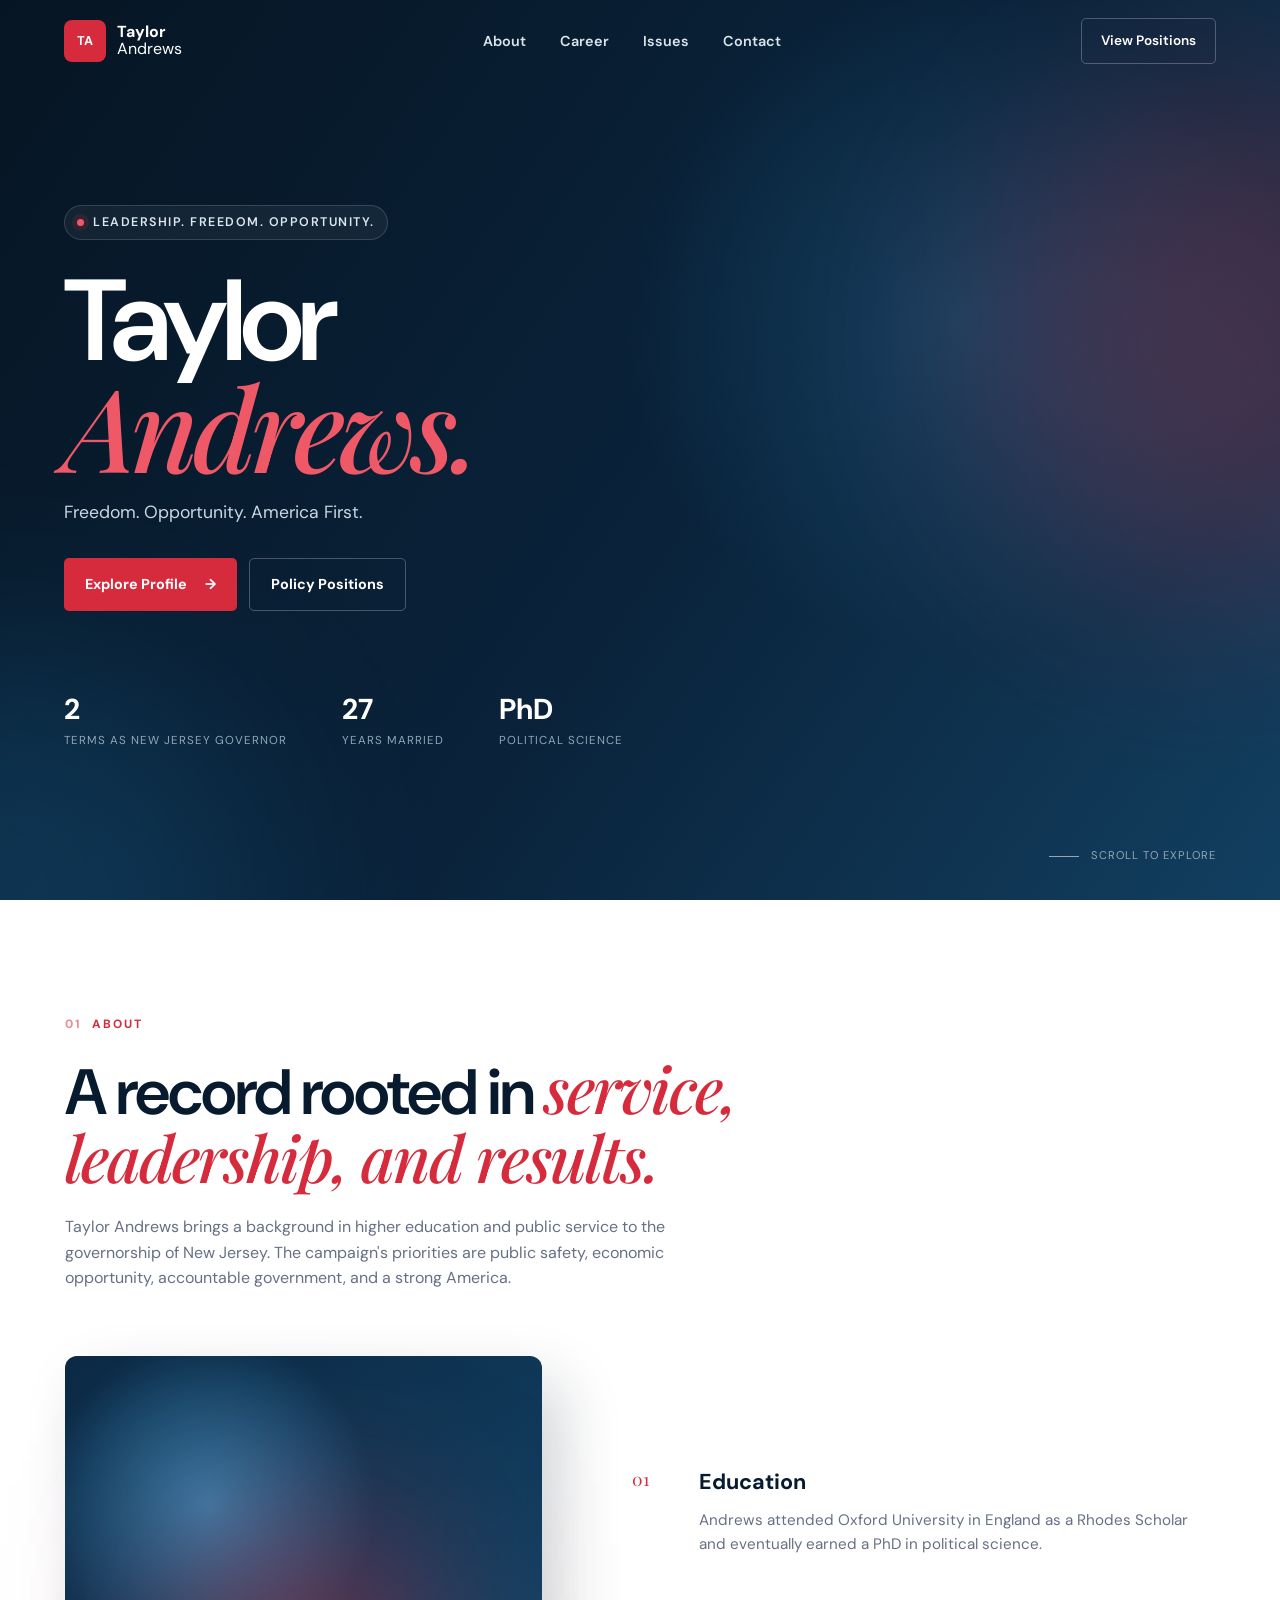
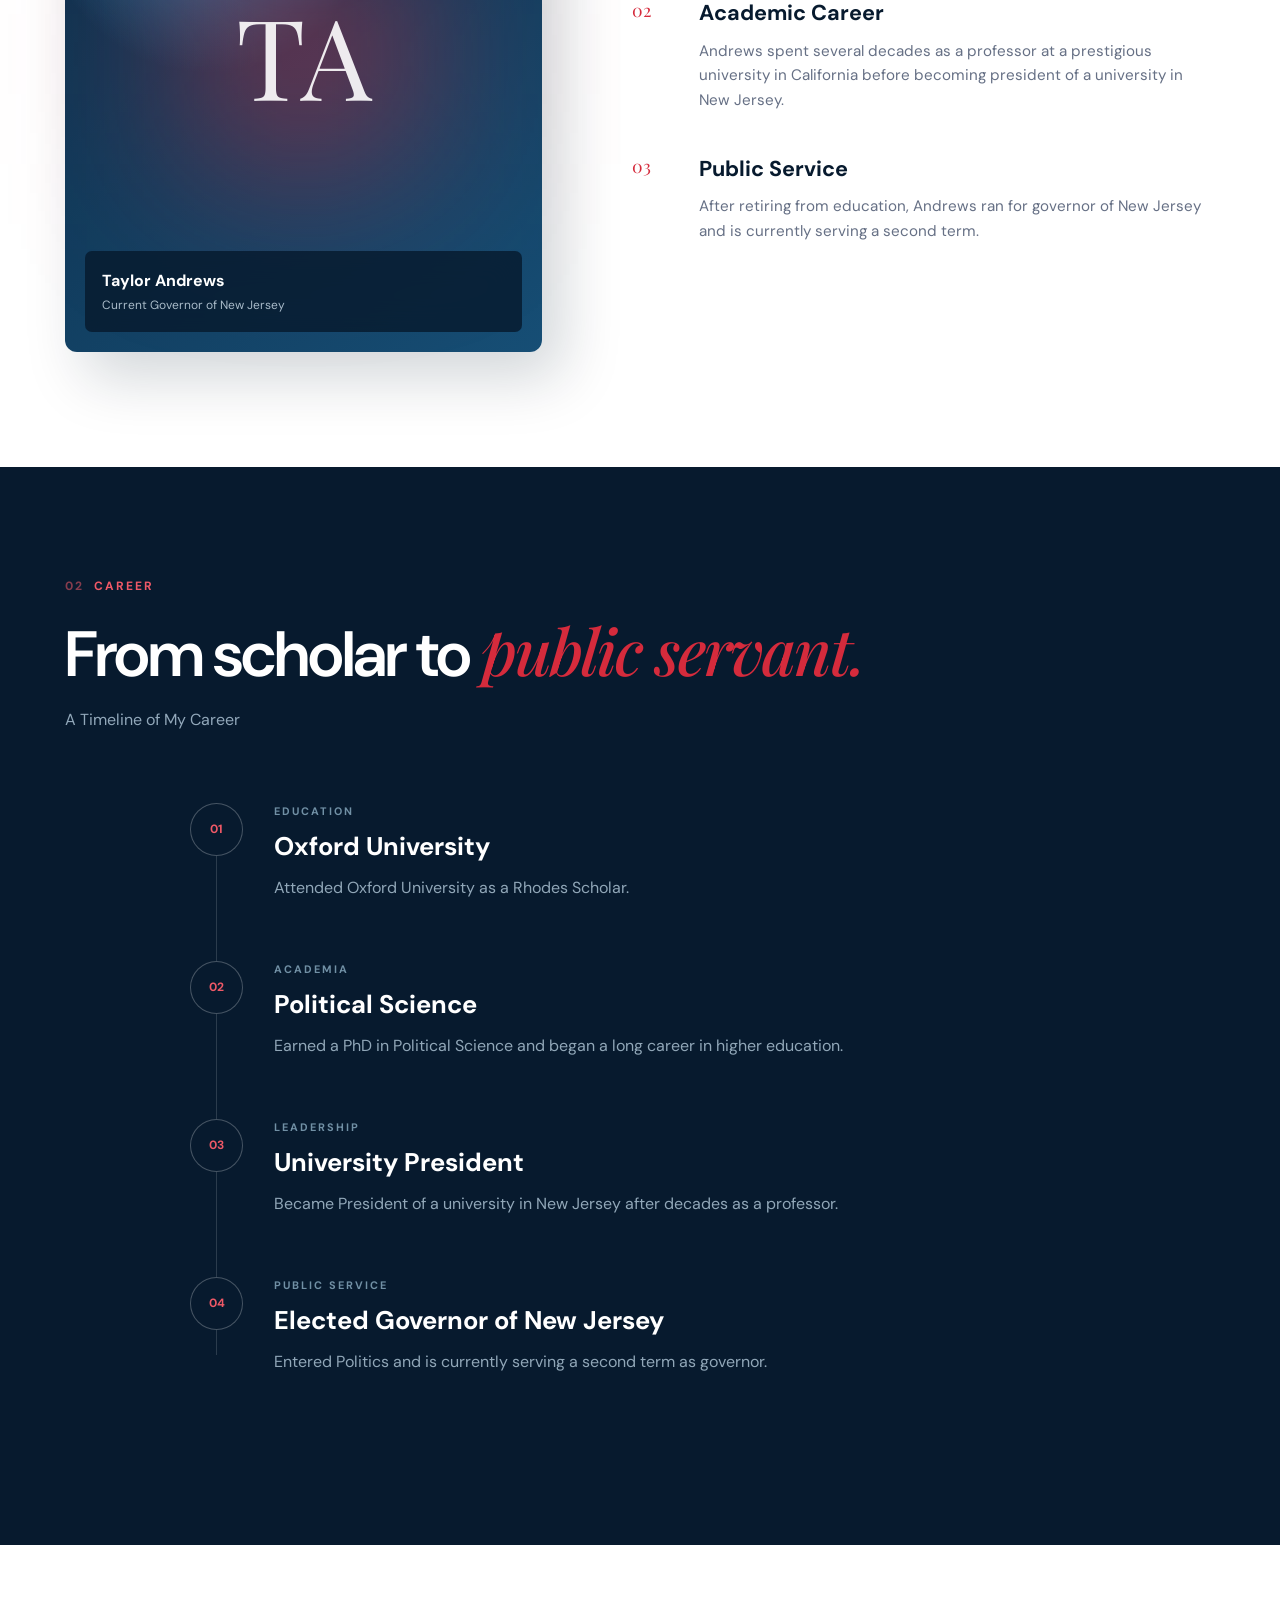
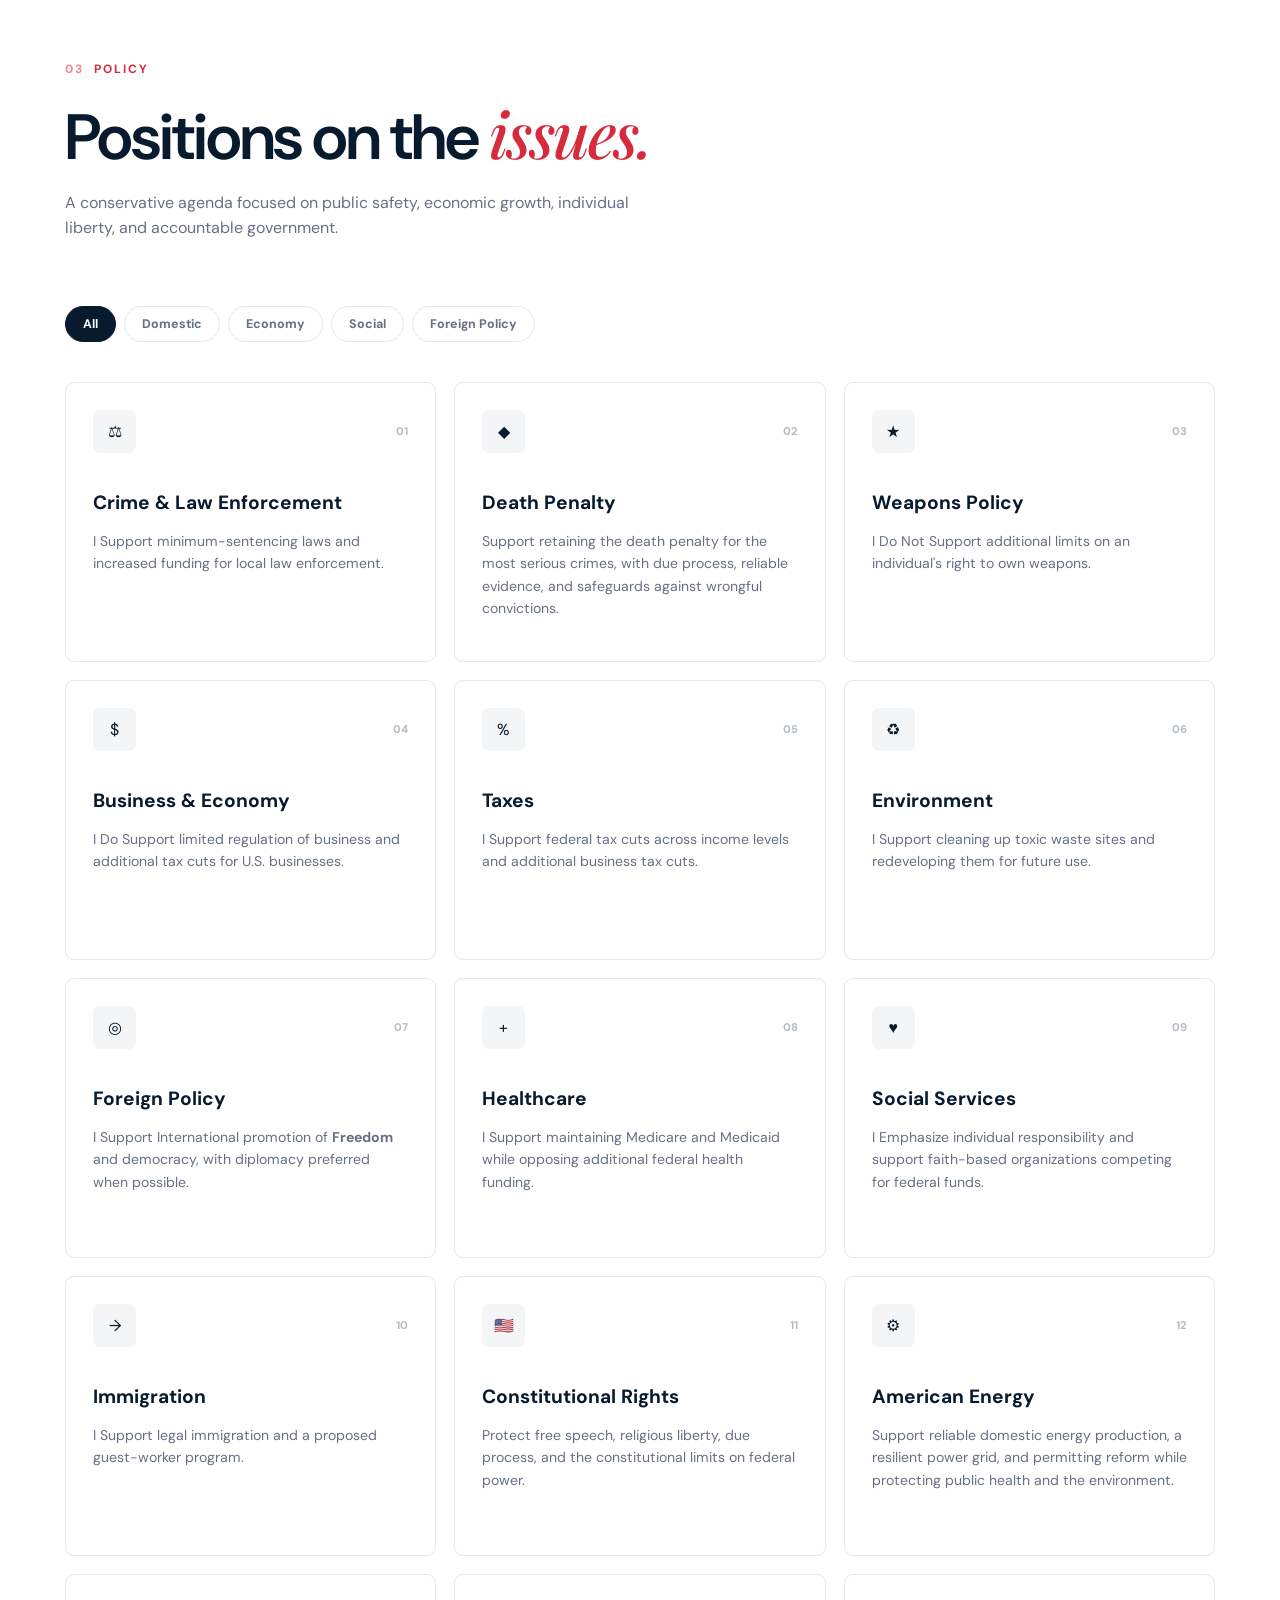
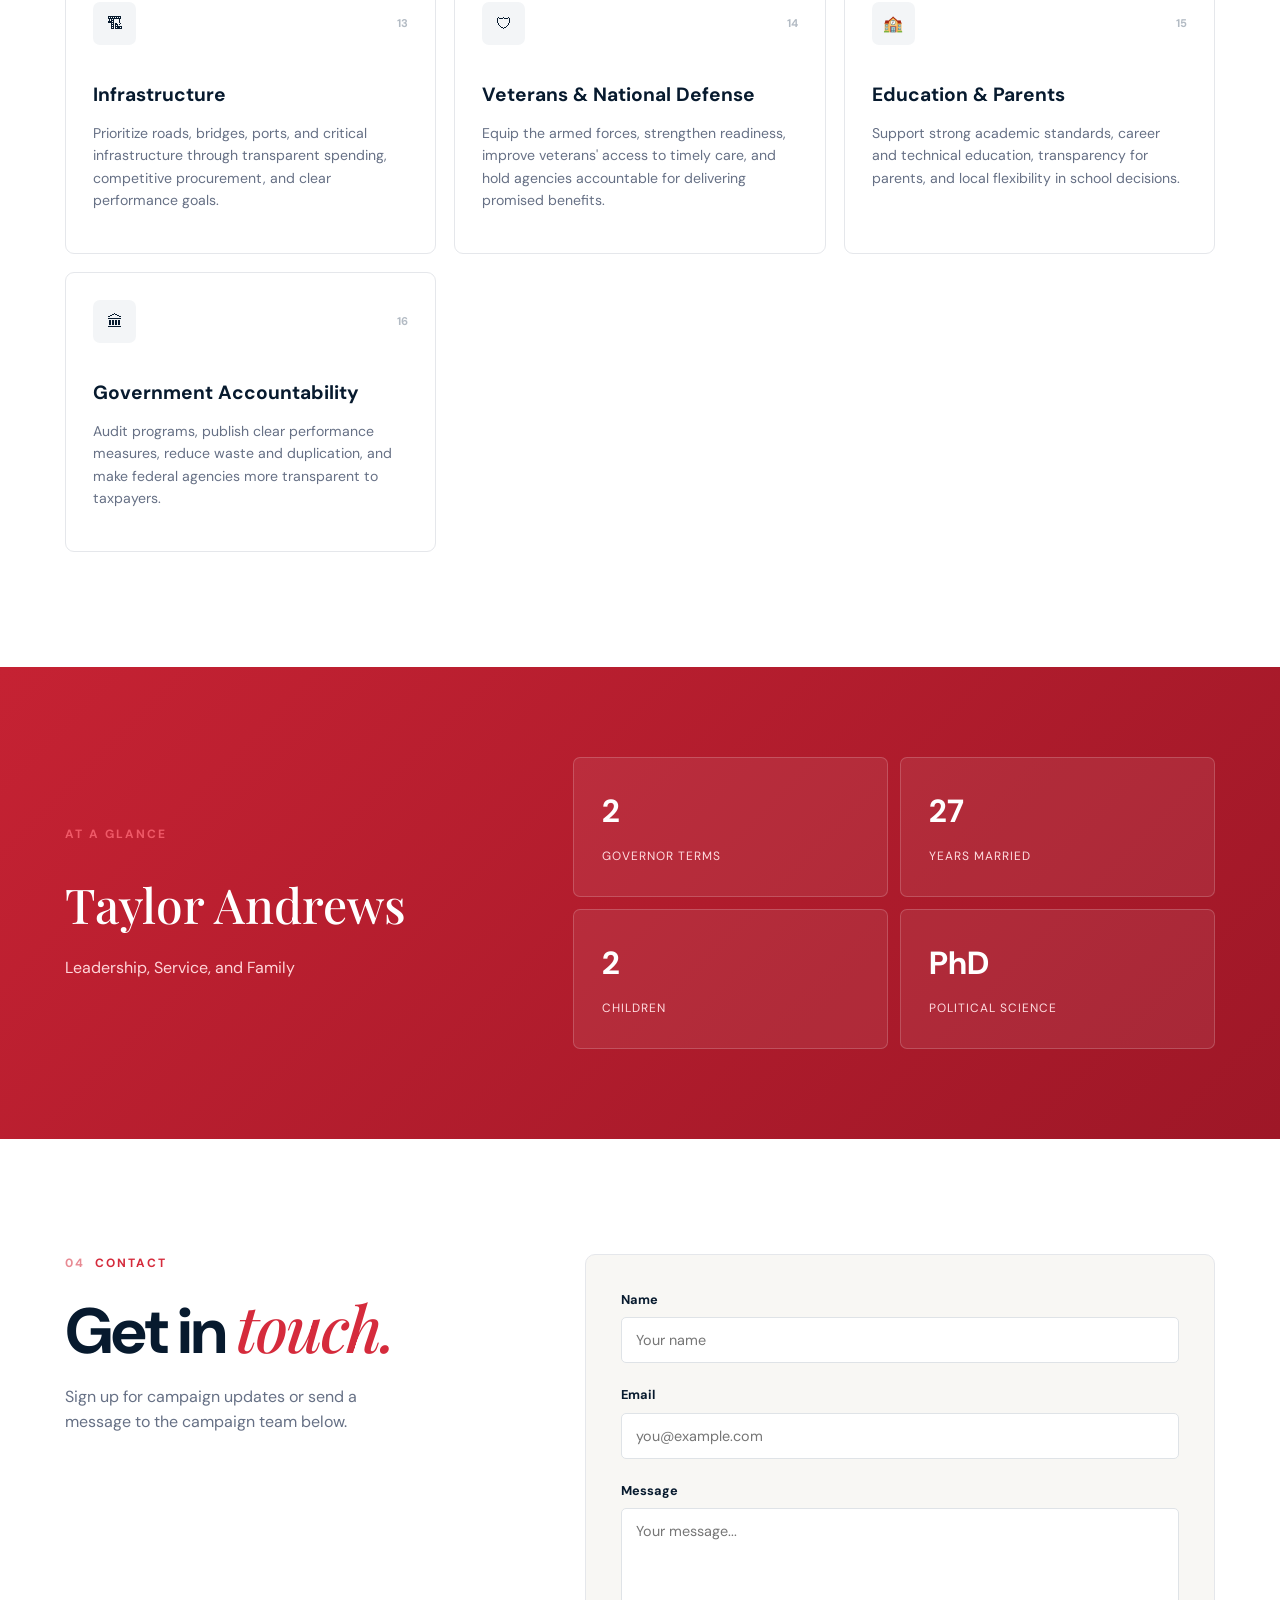
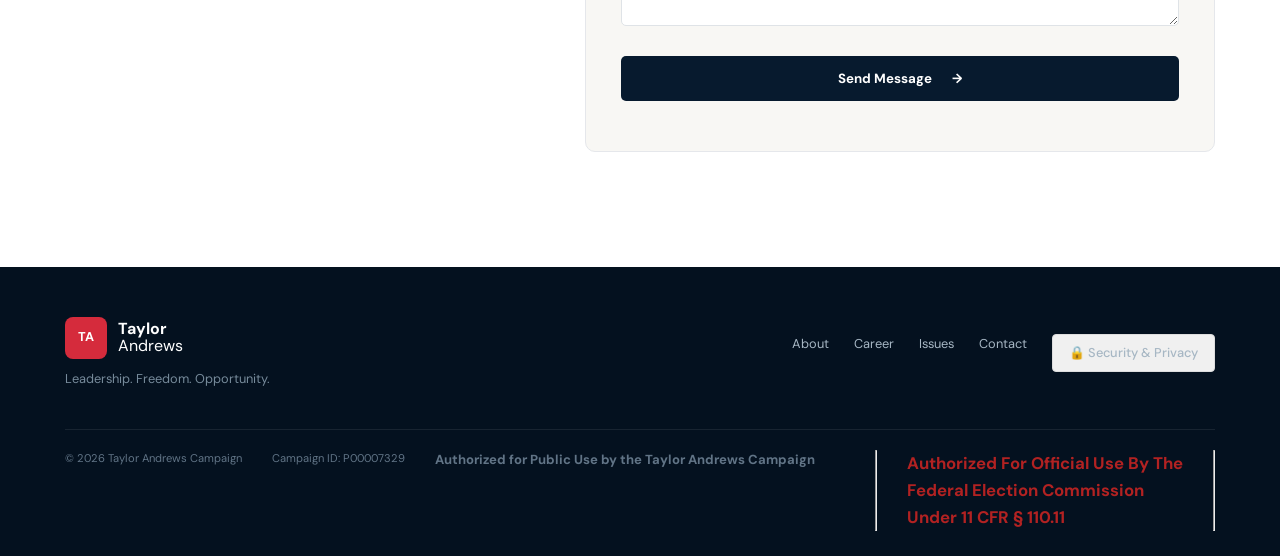
==== taylorAndrews.html @ 2d3831cf "Add initial HTML structure for campaign website This file contains the complete HTML structure for t" ====
<!DOCTYPE html>
<html lang="en">
<head>
    <meta charset="UTF-8">
    <meta name="viewport" content="width=device-width, initial-scale=1.0">

    <title>Taylor Andrews| Leadership. Freedom. Opportunity.</title>

    <link rel="stylesheet" href="style.css">
    <link rel="stylesheet" href="responsive.css">
</head>

<body>

    <!-- NAVIGATION -->
    <header class="header">
        <nav class="navbar">

            <a href="#home" class="brand">
                <span class="brand-mark">TA</span>

                <span>
                    <strong>Taylor</strong>
                    Andrews
                </span>
            </a>

            <button
                class="menu-toggle"
                id="menuToggle"
                aria-label="Toggle navigation"
            >
                <span></span>
                <span></span>
            </button>

            <ul class="nav-links" id="navLinks">
                <li><a href="#about">About</a></li>
                <li><a href="#career">Career</a></li>
                <li><a href="#issues">Issues</a></li>
                <li><a href="#contact">Contact</a></li>
              
            </ul>

            <a href="#issues" class="nav-button">
                View Positions
            </a>

        </nav>
    </header>


    <!-- HERO -->
    <main>

        <section class="hero" id="home">

            <div class="hero-background">
                <div class="glow glow-one"></div>
                <div class="glow glow-two"></div>
            </div>

            <div class="hero-content">

                <div class="status">
                    <span class="status-dot"></span>
                    Leadership. Freedom. Opportunity.
                </div>

                <h1>
                    Taylor
                    <span>Andrews.</span>
                </h1>

                <p class="hero-text">
                  Freedom. Opportunity. America First.
                </p>

                <div class="hero-actions">

                    <a href="#about" class="button primary">
                        Explore Profile
                        <span>→</span>
                    </a>

                    <a href="#issues" class="button secondary">
                        Policy Positions
                    </a>

                </div>

                <div class="hero-meta">

                    <div>
                        <strong>2</strong>
                        <span>Terms as New Jersey Governor</span>
                    </div>

                    <div>
                        <strong>27</strong>
                        <span>Years Married </span>
                    </div>

                    <div>
                        <strong>PhD</strong>
                        <span>Political Science</span>
                    </div>

                </div>

            </div>

            <div class="scroll-indicator">
                <span></span>
                Scroll to explore
            </div>

        </section>


        <!-- ABOUT -->
        <section class="section about" id="about">

            <div class="section-label">
                <span>01</span>
                ABOUT
            </div>

            <div class="section-heading">
                <h2>
                    A record rooted in
                    <em>service, leadership, and results.</em>
                </h2>

                <p>
                    Taylor Andrews brings a background in higher education and public service to the governorship of New Jersey. The campaign's priorities are public safety, economic opportunity, accountable government, and a strong America.
                </p>
            </div>

            <div class="about-layout">

                <div class="portrait-card">

                    <div class="portrait-gradient">
                        <span>TA</span>
                    </div>

                    <div class="portrait-info">
                        <strong>Taylor Andrews</strong>
                        <span> Current Governor of New Jersey</span>
                    </div>

                </div>


                <div class="about-copy">

                    <div class="copy-block">

                        <span class="copy-number">01</span>

                        <div>
                            <h3>Education</h3>

                            <p>
                                Andrews attended Oxford University in England
                                as a Rhodes Scholar and eventually earned a
                                PhD in political science.
                            </p>
                        </div>

                    </div>


                    <div class="copy-block">

                        <span class="copy-number">02</span>

                        <div>
                            <h3>Academic Career</h3>

                            <p>
                                Andrews spent several decades as a professor
                                at a prestigious university in California
                                before becoming president of a university
                                in New Jersey.
                            </p>
                        </div>

                    </div>


                    <div class="copy-block">

                        <span class="copy-number">03</span>

                        <div>
                            <h3>Public Service</h3>

                            <p>
                                After retiring from education, Andrews ran
                                for governor of New Jersey and is currently
                                serving a second term.
                            </p>
                        </div>

                    </div>

                </div>

            </div>

        </section>


        <!-- CAREER -->
        <section class="career-section" id="career">

            <div class="section career">

                <div class="section-label light-label">
                    <span>02</span>
                    CAREER
                </div>

                <div class="section-heading light-heading">

                    <h2>
                        From scholar to
                        <em>public servant.</em>
                    </h2>

                    <p>
                        A Timeline of My Career
                    </p>

                </div>


                <div class="timeline">

                    <div class="timeline-line"></div>


                    <div class="timeline-item">

                        <div class="timeline-dot">01</div>

                        <div class="timeline-content">
                            <span>EDUCATION</span>

                            <h3>Oxford University</h3>

                            <p>
                                Attended Oxford University as a Rhodes Scholar.
                            </p>
                        </div>

                    </div>


                    <div class="timeline-item">

                        <div class="timeline-dot">02</div>

                        <div class="timeline-content">
                            <span>ACADEMIA</span>

                            <h3>Political Science</h3>

                            <p>
                                Earned a PhD in Political Science and began
                                a long career in higher education.
                            </p>
                        </div>

                    </div>


                    <div class="timeline-item">

                        <div class="timeline-dot">03</div>

                        <div class="timeline-content">
                            <span>LEADERSHIP</span>

                            <h3>University President</h3>

                            <p>
                                Became President of a university in New Jersey
                                after decades as a professor.
                            </p>
                        </div>

                    </div>


                    <div class="timeline-item">

                        <div class="timeline-dot">04</div>

                        <div class="timeline-content">
                            <span>PUBLIC SERVICE</span>

                            <h3>Elected Governor of New Jersey</h3>

                            <p>
                                Entered Politics and is currently
                                serving a second term as governor.
                            </p>
                        </div>

                    </div>

                </div>

            </div>

        </section>


        <!-- ISSUES -->
        <section class="section issues" id="issues">

            <div class="section-label">
                <span>03</span>
                POLICY
            </div>

            <div class="section-heading">

                <h2>
                    Positions on the
                    <em>issues.</em>
                </h2>

                <p>
                    A conservative agenda focused on public safety, economic growth, individual liberty, and accountable government.
                </p>

            </div>


            <!-- FILTER -->
            <div class="filter-bar">

                <button
                    class="filter active"
                    data-filter="all"
                >
                    All
                </button>

                <button
                    class="filter"
                    data-filter="domestic"
                >
                    Domestic
                </button>

                <button
                    class="filter"
                    data-filter="economy"
                >
                    Economy
                </button>

                <button
                    class="filter"
                    data-filter="social"
                >
                    Social
                </button>

                <button
                    class="filter"
                    data-filter="foreign"
                >
                    Foreign Policy
                </button>

            </div>


            <div class="issues-grid">

                <article class="issue-card" data-category="domestic">

                    <div class="card-top">
                        <span class="card-icon">⚖</span>
                        <span class="card-number">01</span>
                    </div>

                    <h3>Crime & Law Enforcement</h3>

                    <p>
                        I Support minimum-sentencing laws and increased
                        funding for local law enforcement.
                    </p>

                    <span class="card-arrow">↗</span>

                </article>


                <article class="issue-card" data-category="domestic">

                    <div class="card-top">
                        <span class="card-icon">◆</span>
                        <span class="card-number">02</span>
                    </div>

                    <h3>Death Penalty</h3>

                    <p>
                        Support retaining the death penalty for the most serious crimes, with due process, reliable evidence, and safeguards against wrongful convictions.
                    </p>

                    <span class="card-arrow">↗</span>

                </article>


                <article class="issue-card" data-category="domestic">

                    <div class="card-top">
                        <span class="card-icon">★</span>
                        <span class="card-number">03</span>
                    </div>

                    <h3>Weapons Policy</h3>

                    <p>
                     I Do Not Support additional limits on an individual's
                        right to own weapons.
                    </p>

                    <span class="card-arrow">↗</span>

                </article>


                <article class="issue-card" data-category="economy">

                    <div class="card-top">
                        <span class="card-icon">$</span>
                        <span class="card-number">04</span>
                    </div>

                    <h3>Business & Economy</h3>

                    <p>
                       I Do Support limited regulation of business and
                        additional tax cuts for U.S. businesses.
                    </p>

                    <span class="card-arrow">↗</span>

                </article>


                <article class="issue-card" data-category="economy">

                    <div class="card-top">
                        <span class="card-icon">%</span>
                        <span class="card-number">05</span>
                    </div>

                    <h3>Taxes</h3>

                    <p>
                        I Support federal tax cuts across income levels
                        and additional business tax cuts.
                    </p>

                    <span class="card-arrow">↗</span>

                </article>


                <article class="issue-card" data-category="economy">

                    <div class="card-top">
                        <span class="card-icon">♻</span>
                        <span class="card-number">06</span>
                    </div>

                    <h3>Environment</h3>

                    <p>
                       I Support cleaning up toxic waste sites and
                        redeveloping them for future use.
                    </p>

                    <span class="card-arrow">↗</span>

                </article>


                <article class="issue-card" data-category="foreign">

                    <div class="card-top">
                        <span class="card-icon">◎</span>
                        <span class="card-number">07</span>
                    </div>

                    <h3>Foreign Policy</h3>

                    <p>
                        I Support International promotion of <strong>Freedom</strong> and
                        democracy, with diplomacy preferred when possible.
                    </p>

                    <span class="card-arrow">↗</span>

                </article>


                <article class="issue-card" data-category="social">

                    <div class="card-top">
                        <span class="card-icon">+</span>
                        <span class="card-number">08</span>
                    </div>

                    <h3>Healthcare</h3>

                    <p>
                       I Support maintaining Medicare and Medicaid while
                        opposing additional federal health funding.
                    </p>

                    <span class="card-arrow">↗</span>

                </article>


                <article class="issue-card" data-category="social">

                    <div class="card-top">
                        <span class="card-icon">♥</span>
                        <span class="card-number">09</span>
                    </div>

                    <h3>Social Services</h3>

                    <p>
                       I Emphasize individual responsibility and support
                        faith-based organizations competing for federal funds.
                    </p>

                    <span class="card-arrow">↗</span>

                </article>


                <article class="issue-card" data-category="social">

                    <div class="card-top">
                        <span class="card-icon">→</span>
                        <span class="card-number">10</span>
                    </div>

                    <h3>Immigration</h3>

                    <p>
                       I Support legal immigration and a proposed
                        guest-worker program.
                    </p>

                    <span class="card-arrow">↗</span>

                </article>

                <article class="issue-card" data-category="domestic">
                    <div class="card-top">
                        <span class="card-icon">🇺🇸</span>
                        <span class="card-number">11</span>
                    </div>
                    <h3>Constitutional Rights</h3>
                    <p>Protect free speech, religious liberty, due process, and the constitutional limits on federal power.</p>
                    <span class="card-arrow">↗</span>
                </article>

                <article class="issue-card" data-category="economy">
                    <div class="card-top">
                        <span class="card-icon">⚙</span>
                        <span class="card-number">12</span>
                    </div>
                    <h3>American Energy</h3>
                    <p>Support reliable domestic energy production, a resilient power grid, and permitting reform while protecting public health and the environment.</p>
                    <span class="card-arrow">↗</span>
                </article>

                <article class="issue-card" data-category="economy">
                    <div class="card-top">
                        <span class="card-icon">🏗</span>
                        <span class="card-number">13</span>
                    </div>
                    <h3>Infrastructure</h3>
                    <p>Prioritize roads, bridges, ports, and critical infrastructure through transparent spending, competitive procurement, and clear performance goals.</p>
                    <span class="card-arrow">↗</span>
                </article>

                <article class="issue-card" data-category="domestic">
                    <div class="card-top">
                        <span class="card-icon">🛡</span>
                        <span class="card-number">14</span>
                    </div>
                    <h3>Veterans & National Defense</h3>
                    <p>Equip the armed forces, strengthen readiness, improve veterans' access to timely care, and hold agencies accountable for delivering promised benefits.</p>
                    <span class="card-arrow">↗</span>
                </article>

                <article class="issue-card" data-category="social">
                    <div class="card-top">
                        <span class="card-icon">🏫</span>
                        <span class="card-number">15</span>
                    </div>
                    <h3>Education & Parents</h3>
                    <p>Support strong academic standards, career and technical education, transparency for parents, and local flexibility in school decisions.</p>
                    <span class="card-arrow">↗</span>
                </article>

                <article class="issue-card" data-category="economy">
                    <div class="card-top">
                        <span class="card-icon">🏛</span>
                        <span class="card-number">16</span>
                    </div>
                    <h3>Government Accountability</h3>
                    <p>Audit programs, publish clear performance measures, reduce waste and duplication, and make federal agencies more transparent to taxpayers.</p>
                    <span class="card-arrow">↗</span>
                </article>

            </div>

        </section>


        <!-- STATS -->
        <section class="stats-section">

            <div class="stats-content">

                <div class="stats-intro">

                    <span class="section-label light-label">
                        AT A GLANCE
                    </span>

                    <h2>
                        Taylor Andrews
                    </h2>

                    <p>
                       Leadership, Service, and Family
                    </p>

                </div>


                <div class="stats-grid">

                    <div class="stat">
                        <strong>2</strong>
                        <span>Governor Terms</span>
                    </div>

                    <div class="stat">
                        <strong>27</strong>
                        <span>Years Married</span>
                    </div>

                    <div class="stat">
                        <strong>2</strong>
                        <span>Children</span>
                    </div>

                    <div class="stat">
                        <strong>PhD</strong>
                        <span>Political Science</span>
                    </div>

                </div>

            </div>

        </section>


        <!-- CONTACT -->
        <section class="section contact" id="contact">

            <div class="contact-layout">

                <div class="contact-intro">

                    <div class="section-label">
                        <span>04</span>
                        CONTACT
                    </div>

                    <h2>
                        Get in
                        <em>touch.</em>
                    </h2>

                    <p>
                        Sign up for campaign updates or send a message to the campaign team below.
                    </p>

                </div>


                <form id="contactForm" class="contact-form">

                    <div class="input-group">

                        <label for="name">Name</label>

                        <input
                            id="name"
                            type="text"
                            placeholder="Your name"
                            required
                        >

                    </div>


                    <div class="input-group">

                        <label for="email">Email</label>

                        <input
                            id="email"
                            type="email"
                            placeholder="you@example.com"
                            required
                        >

                    </div>


                    <div class="input-group">

                        <label for="message">Message</label>

                        <textarea
                            id="message"
                            rows="5"
                            placeholder="Your message..."
                            required
                        ></textarea>

                    </div>


                    <button type="submit" class="submit-button">
                        Send Message
                        <span>→</span>
                    </button>

                    <p id="formMessage"></p>

                </form>

            </div>

        </section>

    </main>


    <!-- FOOTER -->
    <footer>

        <div class="footer-main">

            <div class="footer-brand">

                <div class="brand">
                    <span class="brand-mark">TA</span>

                    <span>
                        <strong>Taylor</strong>
                        Andrews
                    </span>
                </div>

                <p>
                    Leadership. Freedom. Opportunity.
                </p>

            </div>


            <div class="footer-links">

                <a href="#about">About</a>
                <a href="#career">Career</a>
                <a href="#issues">Issues</a>
                <a href="#contact">Contact</a>
                <!-- Security Policy Button -->
<a href="security.html" class="security-btn" aria-label="View our Security and Privacy Policy">
  🔒 Security & Privacy
</a>

<style>
  /* Button Styling */
  .security-btn {
    display: inline-block;
    padding: 8px 16px;
    background-color: #f0f0f0; /* Light grey for subtlety */
    color: #333;
    text-decoration: none;
    border-radius: 4px;
    font-size: 14px;
    font-weight: 500;
    transition: all 0.2s ease;
    border: 1px solid #ddd;
  }

  .security-btn:hover {
    background-color: #e0e0e0;
    color: #000;
    box-shadow: 0 2px 4px rgba(0,0,0,0.1);
  }

  /* Dark Mode Support (Optional) */
  @media (prefers-color-scheme: dark) {
    .security-btn {
      background-color: #333;
      color: #eee;
      border-color: #555;
    }
    .security-btn:hover {
      background-color: #444;
      color: #fff;
    }
  }
</style>

            </div>

        </div>


        <div class="footer-bottom">

            <p>
                © <span id="currentYear"></span>
                Taylor Andrews Campaign
            </p>

            <p>
               Campaign ID: P00007329
            </p>
            <h3>
                <strong>Authorized for Public Use by the Taylor Andrews Campaign</strong>
            </h3>
            <br>
            <hr>
        <h2 class= "fec-color">
            <strong>Authorized For Official Use By The 
                <br>Federal Election Commission</strong>
          <br><strong>Under 11 CFR § 110.11</strong>
        </h2>
            <style>
                .fec-color {
                    color: firebrick;
                }
            </style>
        <hr>
        </div>
       
    <script src="2script.js"></script>

</body>
</html>
---- style.css ----
@import url('https://fonts.googleapis.com/css2?family=DM+Sans:wght@400;500;600;700&family=Playfair+Display:ital,wght@0,500;0,600;0,700;1,500;1,600&display=swap');


/* ==============================
   VARIABLES
================================ */

:root {

    --navy: #071a2e;
    --navy-2: #0d2945;
    --blue: #185b88;

    --red: #d52b3c;
    --red-dark: #ae1d2d;

    --white: #ffffff;
    --cream: #f8f7f4;
    --gray: #667085;
    --dark: #17212b;
    --border: #e5e7eb;

    --serif: "Playfair Display", Georgia, serif;
    --sans: "DM Sans", Arial, sans-serif;
}


/* ==============================
   RESET
================================ */

* {
    margin: 0;
    padding: 0;
    box-sizing: border-box;
}

html {
    scroll-behavior: smooth;
}

body {
    font-family: var(--sans);
    color: var(--dark);
    background: var(--white);
    line-height: 1.6;
    overflow-x: hidden;
}

a {
    text-decoration: none;
    color: inherit;
}

button,
input,
textarea {
    font-family: inherit;
}


/* ==============================
   HEADER
================================ */

.header {
    position: fixed;
    width: 100%;
    top: 0;
    left: 0;
    z-index: 1000;

    padding: 18px 0;

    transition:
        background 0.3s ease,
        padding 0.3s ease,
        box-shadow 0.3s ease;
}

.header.scrolled {
    background: rgba(7, 26, 46, 0.92);
    backdrop-filter: blur(18px);
    padding: 12px 0;

    box-shadow:
        0 10px 30px rgba(0,0,0,0.12);
}

.navbar {
    width: min(1250px, 90%);
    margin: auto;

    display: flex;
    align-items: center;
    justify-content: space-between;
}

.brand {
    display: flex;
    align-items: center;
    gap: 11px;

    color: white;

    font-size: 1rem;
}

.brand strong {
    display: block;
    font-weight: 700;
}

.brand > span:last-child {
    line-height: 1.05;
}

.brand-mark {
    width: 42px;
    height: 42px;

    display: flex;
    align-items: center;
    justify-content: center;

    background: var(--red);

    color: white;

    font-size: 0.8rem;
    font-weight: 700;

    border-radius: 8px;
}

.nav-links {
    display: flex;
    align-items: center;

    list-style: none;

    gap: 34px;
}

.nav-links a {
    color: #dbe5ed;

    font-size: 0.9rem;
    font-weight: 600;

    transition: color 0.2s ease;
}

.nav-links a:hover {
    color: white;
}

.nav-button {
    padding: 11px 19px;

    border: 1px solid rgba(255,255,255,0.25);

    border-radius: 5px;

    color: white;

    font-size: 0.85rem;
    font-weight: 600;

    transition:
        background 0.2s ease,
        border 0.2s ease;
}

.nav-button:hover {
    background: white;
    border-color: white;
    color: var(--navy);
}

.menu-toggle {
    display: none;

    width: 42px;
    height: 42px;

    border: 1px solid rgba(255,255,255,0.2);

    background: transparent;

    border-radius: 6px;

    cursor: pointer;
}

.menu-toggle span {
    display: block;

    width: 18px;
    height: 2px;

    margin: 5px auto;

    background: white;
}


/* ==============================
   HERO
================================ */

.hero {
    position: relative;

    min-height: 100vh;

    display: flex;
    align-items: center;

    background:
        radial-gradient(
            circle at 75% 35%,
            rgba(34, 111, 158, 0.35),
            transparent 30%
        ),
        linear-gradient(
            125deg,
            #061523 0%,
            #0a233b 55%,
            #123f60 100%
        );

    color: white;

    overflow: hidden;
}

.hero-content {
    width: min(1250px, 90%);
    margin: auto;

    position: relative;
    z-index: 2;

    padding-top: 80px;
}

.hero-background {
    position: absolute;
    inset: 0;

    overflow: hidden;
}

.glow {
    position: absolute;

    width: 500px;
    height: 500px;

    border-radius: 50%;

    filter: blur(100px);

    opacity: 0.25;
}

.glow-one {
    background: #d52b3c;

    right: -200px;
    top: 10%;
}

.glow-two {
    background: #1e78b1;

    left: -250px;
    bottom: -250px;
}

.status {
    display: inline-flex;
    align-items: center;
    gap: 9px;

    padding: 7px 12px;

    border: 1px solid rgba(255,255,255,0.15);

    border-radius: 50px;

    background: rgba(255,255,255,0.05);

    color: #dce8f1;

    font-size: 0.78rem;
    font-weight: 600;

    text-transform: uppercase;
    letter-spacing: 1.5px;
}

.status-dot {
    width: 7px;
    height: 7px;

    background: #ef5967;

    border-radius: 50%;

    box-shadow:
        0 0 0 5px rgba(213,43,60,0.15);
}

.hero h1 {
    max-width: 900px;

    margin: 30px 0 20px;

    font-size: clamp(4rem, 9vw, 8rem);

    line-height: 0.9;

    letter-spacing: -6px;

    font-weight: 600;
}

.hero h1 span {
    display: block;

    color: #ef5967;

    font-family: var(--serif);
    font-style: italic;

    font-weight: 500;
}

.hero-text {
    max-width: 610px;

    color: #c8d7e3;

    font-size: 1.1rem;

    margin-bottom: 32px;
}

.hero-actions {
    display: flex;
    gap: 12px;

    flex-wrap: wrap;
}

.button {
    display: inline-flex;
    align-items: center;
    gap: 18px;

    padding: 14px 21px;

    border-radius: 5px;

    font-size: 0.9rem;
    font-weight: 700;

    transition:
        transform 0.2s ease,
        background 0.2s ease;
}

.button:hover {
    transform: translateY(-2px);
}

.button.primary {
    background: var(--red);
    color: white;
}

.button.primary:hover {
    background: var(--red-dark);
}

.button.secondary {
    border: 1px solid rgba(255,255,255,0.25);
    color: white;
}

.button.secondary:hover {
    background: rgba(255,255,255,0.08);
}

/* Add margin-bottom*/
.hero-meta {
    display: flex;

    gap: 55px;

    margin-top: 75px;
    margin-bottom: 25px;
}

.hero-meta div {
    display: flex;
    flex-direction: column;
}

.hero-meta strong {
    font-size: 1.8rem;
}

.hero-meta span {
    color: #91a7b8;

    font-size: 0.72rem;

    text-transform: uppercase;
    letter-spacing: 1px;
}

.scroll-indicator {
    position: absolute;

    bottom: 35px;
    right: 5%;

    display: flex;
    align-items: center;
    gap: 12px;

    color: #91a7b8;

    font-size: 0.7rem;

    text-transform: uppercase;
    letter-spacing: 1px;
}

.scroll-indicator span {
    width: 30px;
    height: 1px;

    background: #91a7b8;
}


/* ==============================
   GENERAL SECTIONS
================================ */

.section {
    width: min(1150px, 90%);

    margin: auto;

    padding: 115px 0;
}

.section-label {
    display: flex;
    align-items: center;
    gap: 10px;

    margin-bottom: 22px;

    color: var(--red);

    font-size: 0.75rem;
    font-weight: 700;

    letter-spacing: 2px;
}

.section-label span {
    opacity: 0.55;
}

.section-heading {
    max-width: 850px;

    margin-bottom: 65px;
}

.section-heading h2 {
    color: var(--navy);

    font-size: clamp(2.8rem, 5vw, 4.5rem);

    line-height: 1;

    letter-spacing: -2px;

    font-weight: 600;
}

.section-heading h2 em {
    color: var(--red);

    font-family: var(--serif);
    font-weight: 500;
}

.section-heading > p {
    max-width: 600px;

    margin-top: 20px;

    color: var(--gray);

    font-size: 1rem;
}


/* ==============================
   ABOUT
================================ */

.about-layout {
    display: grid;

    grid-template-columns: 0.9fr 1.1fr;

    gap: 90px;

    align-items: center;
}

.portrait-card {
    position: relative;
}

.portrait-gradient {
    aspect-ratio: 4 / 5;

    border-radius: 12px;

    display: flex;
    justify-content: center;
    align-items: center;

    background:
        radial-gradient(
            circle at 30% 25%,
            #347ba8,
            transparent 30%
        ),
        linear-gradient(
            145deg,
            #0b2944,
            #164e75
        );

    box-shadow:
        20px 25px 60px rgba(7,26,46,0.18);

    overflow: hidden;
}

.portrait-gradient::after {
    content: "";

    position: absolute;

    width: 220px;
    height: 220px;

    background: rgba(213,43,60,0.55);

    filter: blur(90px);
}

.portrait-gradient span {
    position: relative;
    z-index: 2;

    font-family: var(--serif);

    font-size: 7rem;

    color: rgba(255,255,255,0.9);
}

.portrait-info {
    position: absolute;

    bottom: 20px;
    left: 20px;
    right: 20px;

    padding: 17px;

    border-radius: 7px;

    background: rgba(7,26,46,0.82);

    backdrop-filter: blur(15px);

    color: white;
}

.portrait-info strong,
.portrait-info span {
    display: block;
}

.portrait-info span {
    margin-top: 2px;

    color: #a9bbc9;

    font-size: 0.75rem;
}

.about-copy {
    display: flex;
    flex-direction: column;
    gap: 40px;
}

.copy-block {
    display: grid;

    grid-template-columns: 45px 1fr;

    gap: 22px;
}

.copy-number {
    color: var(--red);

    font-family: var(--serif);

    font-size: 1.1rem;
}

.copy-block h3 {
    margin-bottom: 8px;

    color: var(--navy);

    font-size: 1.35rem;
}

.copy-block p {
    color: var(--gray);

    font-size: 0.95rem;
}


/* ==============================
   CAREER
================================ */

.career-section {
    background: var(--navy);

    color: white;
}

.career {
    padding-top: 110px;
    padding-bottom: 110px;
}

.light-label {
    color: #ef5967;
}

.light-heading h2 {
    color: white;
}

.light-heading > p {
    color: #92a8ba;
}

.timeline {
    max-width: 900px;

    position: relative;

    margin-top: 70px;
    margin-left: auto;
    margin-right: auto;
}

.timeline-line {
    position: absolute;

    left: 26px;
    top: 20px;
    bottom: 20px;

    width: 1px;

    background: rgba(255,255,255,0.15);
}

.timeline-item {
    display: grid;

    grid-template-columns: 54px 1fr;

    gap: 30px;

    position: relative;

    margin-bottom: 60px;
}

.timeline-dot {
    width: 53px;
    height: 53px;

    display: flex;
    justify-content: center;
    align-items: center;

    border: 1px solid rgba(255,255,255,0.25);

    background: var(--navy);

    border-radius: 50%;

    color: #ef5967;

    font-size: 0.75rem;
    font-weight: 700;

    position: relative;
    z-index: 2;
}

.timeline-content span {
    display: block;

    margin-bottom: 7px;

    color: #7190a5;

    font-size: 0.68rem;
    font-weight: 700;

    letter-spacing: 2px;
}

.timeline-content h3 {
    margin-bottom: 7px;

    font-size: 1.6rem;
}

.timeline-content p {
    max-width: 600px;

    color: #91a7b8;
}


/* ==============================
   ISSUES
================================ */

.filter-bar {
    display: flex;

    gap: 8px;

    flex-wrap: wrap;

    margin-bottom: 40px;
}

.filter {
    padding: 9px 17px;

    border: 1px solid var(--border);

    border-radius: 50px;

    background: white;

    color: var(--gray);

    cursor: pointer;

    font-size: 0.78rem;
    font-weight: 700;

    transition:
        background 0.2s ease,
        color 0.2s ease;
}

.filter:hover,
.filter.active {
    background: var(--navy);
    border-color: var(--navy);

    color: white;
}

.issues-grid {
    display: grid;

    grid-template-columns:
        repeat(3, minmax(0, 1fr));

    gap: 18px;
}

.issue-card {
    position: relative;

    min-height: 280px;

    padding: 27px;

    border: 1px solid var(--border);

    border-radius: 9px;

    background: white;

    transition:
        transform 0.3s ease,
        box-shadow 0.3s ease,
        border 0.3s ease;
}

.issue-card:hover {
    transform: translateY(-6px);

    border-color: transparent;

    box-shadow:
        0 20px 45px rgba(7,26,46,0.10);
}

.issue-card.hidden {
    display: none;
}

.card-top {
    display: flex;
    justify-content: space-between;
    align-items: center;

    margin-bottom: 35px;
}

.card-icon {
    width: 43px;
    height: 43px;

    display: flex;
    justify-content: center;
    align-items: center;

    border-radius: 7px;

    background: #f3f5f7;

    color: var(--navy);

    font-size: 1rem;
}

.card-number {
    color: #b3bbc4;

    font-size: 0.7rem;
    font-weight: 700;
}

.issue-card h3 {
    margin-bottom: 11px;

    color: var(--navy);

    font-size: 1.2rem;
}

.issue-card p {
    color: var(--gray);

    font-size: 0.88rem;
}

.card-arrow {
    position: absolute;

    right: 27px;
    bottom: 25px;

    color: var(--red);

    opacity: 0;

    transform: translate(-5px, 5px);

    transition:
        opacity 0.25s ease,
        transform 0.25s ease;
}

.issue-card:hover .card-arrow {
    opacity: 1;

    transform: translate(0, 0);
}


/* ==============================
   STATS
================================ */

.stats-section {
    padding: 90px 5%;

    background:
        linear-gradient(
            135deg,
            #c52233,
            #9e1727
        );

    color: white;
}

.stats-content {
    width: min(1150px, 100%);

    margin: auto;

    display: grid;

    grid-template-columns: 0.8fr 1.2fr;

    gap: 80px;

    align-items: center;
}

.stats-intro h2 {
    margin: 12px 0;

    font-size: 3rem;

    font-family: var(--serif);

    font-weight: 500;
}

.stats-intro p {
    color: #ffd5d9;
}

.stats-grid {
    display: grid;

    grid-template-columns: repeat(2, 1fr);

    gap: 12px;
}

.stat {
    padding: 28px;

    border: 1px solid rgba(255,255,255,0.18);

    background: rgba(255,255,255,0.07);

    border-radius: 7px;
}

.stat strong {
    display: block;

    margin-bottom: 5px;

    font-size: 2rem;
}

.stat span {
    color: #ffdce0;

    font-size: 0.75rem;

    text-transform: uppercase;

    letter-spacing: 1px;
}


/* ==============================
   CONTACT
================================ */

.contact-layout {
    display: grid;

    grid-template-columns: 0.8fr 1.2fr;

    gap: 100px;

    align-items: start;
}

.contact-intro h2 {
    color: var(--navy);

    font-size: clamp(3rem, 5vw, 4.5rem);

    line-height: 1;

    letter-spacing: -2px;
}

.contact-intro h2 em {
    color: var(--red);

    font-family: var(--serif);

    font-weight: 500;
}

.contact-intro p {
    max-width: 350px;

    margin-top: 20px;

    color: var(--gray);
}

.contact-form {
    padding: 35px;

    border: 1px solid var(--border);

    border-radius: 10px;

    background: var(--cream);
}

.input-group {
    margin-bottom: 22px;
}

.input-group label {
    display: block;

    margin-bottom: 7px;

    color: var(--navy);

    font-size: 0.8rem;
    font-weight: 700;
}

.input-group input,
.input-group textarea {
    width: 100%;

    padding: 13px 14px;

    border: 1px solid #dfe3e7;

    border-radius: 5px;

    background: white;

    outline: none;

    color: var(--dark);

    font-size: 0.9rem;

    resize: vertical;

    transition: border 0.2s ease;
}

.input-group input:focus,
.input-group textarea:focus {
    border-color: var(--blue);
}

.submit-button {
    width: 100%;

    padding: 14px;

    display: flex;
    align-items: center;
    justify-content: center;
    gap: 20px;

    border: none;

    border-radius: 5px;

    background: var(--navy);

    color: white;

    font-weight: 700;

    cursor: pointer;

    transition:
        background 0.2s ease,
        transform 0.2s ease;
}

.submit-button:hover {
    background: var(--blue);

    transform: translateY(-2px);
}

#formMessage {
    margin-top: 15px;

    text-align: center;

    color: var(--blue);

    font-size: 0.85rem;
}


/* ==============================
   FOOTER
================================ */

footer {
    padding: 50px 5% 25px;

    background: #04111f;

    color: white;
}

.footer-main {
    width: min(1150px, 100%);

    margin: auto;

    display: flex;

    justify-content: space-between;

    align-items: center;
}

.footer-brand p {
    margin-top: 10px;

    color: #778b9b;

    font-size: 0.8rem;
}

.footer-links {
    display: flex;

    gap: 25px;
}

.footer-links a {
    color: #a7b7c4;

    font-size: 0.8rem;
}

.footer-links a:hover {
    color: white;
}

.footer-bottom {
    width: min(1150px, 100%);

    margin: 40px auto 0;

    padding-top: 20px;

    border-top: 1px solid rgba(255,255,255,0.08);

    display: flex;

    justify-content: space-between;

    gap: 20px;

    color: #617486;

    font-size: 0.7rem;
}


/* ==============================
   RESPONSIVE
================================ */

@media (max-width: 950px) {

    .nav-links,
    .nav-button {
        display: none;
    }

    .menu-toggle {
        display: block;
    }

    .nav-links.open {
        position: absolute;

        display: flex;
        flex-direction: column;

        top: 76px;
        left: 5%;
        right: 5%;

        padding: 25px;

        background: rgba(7,26,46,0.97);

        border: 1px solid rgba(255,255,255,0.1);

        border-radius: 8px;

        box-shadow: 0 20px 40px rgba(0,0,0,0.2);
    }

    .about-layout,
    .stats-content,
    .contact-layout {
        grid-template-columns: 1fr;
    }

    .issues-grid {
        grid-template-columns: repeat(2, 1fr);
    }

    .stats-content {
        gap: 40px;
    }
}


@media (max-width: 650px) {

    .section {
        padding: 80px 0;
    }

    .hero h1 {
        font-size: 4rem;

        letter-spacing: -3px;
    }

    .hero-meta {
        gap: 25px;

        margin-top: 55px;
    }

    .hero-meta strong {
        font-size: 1.4rem;
    }

    .hero-meta span {
        font-size: 0.6rem;
    }

    .scroll-indicator {
        display: none;
    }

    .issues-grid {
        grid-template-columns: 1fr;
    }

    .stats-grid {
        grid-template-columns: 1fr;
    }

    .footer-main,
    .footer-bottom {
        flex-direction: column;

        align-items: flex-start;
    }

    .footer-links {
        flex-wrap: wrap;
    }

    .contact-form {
        padding: 25px;
    }
}
---- responsive.css ----
/* =========================================================
   RESPONSIVE LAYOUT — Taylor Andrews Campaign
   Add this AFTER your existing style.css:
   <link rel="stylesheet" href="responsive.css">
   ========================================================= */

/* Prevent horizontal scrolling */
html,
body {
    width: 100%;
    max-width: 100%;
    overflow-x: hidden;
}

/* Make sizing predictable */
*,
*::before,
*::after {
    box-sizing: border-box;
}

/* Images/media should never overflow their container */
img,
svg,
video,
iframe {
    max-width: 100%;
    height: auto;
}

/* Keep text from creating accidental horizontal overflow */
h1,
h2,
h3,
p,
a,
span {
    overflow-wrap: break-word;
}

/* =========================================================
   LAPTOP / TABLET
   ========================================================= */

@media (max-width: 1100px) {
    .navbar,
    .section,
    .hero-content,
    .stats-content,
    .footer-main,
    .footer-bottom {
        width: min(100% - 40px, 1000px);
        margin-left: auto;
        margin-right: auto;
    }

    .hero {
        min-height: 720px;
    }

    .hero-content {
        padding-left: 0;
        padding-right: 0;
    }

    .about-layout {
        grid-template-columns: minmax(280px, 0.8fr) minmax(0, 1.2fr);
        gap: 50px;
    }

    .issues-grid {
        grid-template-columns: repeat(2, minmax(0, 1fr));
    }

    .contact-layout {
        grid-template-columns: minmax(0, 0.8fr) minmax(0, 1.2fr);
        gap: 50px;
    }
}

/* =========================================================
   TABLET
   ========================================================= */

@media (max-width: 800px) {
    .navbar,
    .section,
    .hero-content,
    .stats-content,
    .footer-main,
    .footer-bottom {
        width: min(100% - 32px, 680px);
    }

    /* Navigation */
    .navbar {
        min-height: 72px;
    }

    .menu-toggle {
        display: flex;
        flex-direction: column;
        justify-content: center;
        gap: 5px;
        width: 44px;
        height: 44px;
        padding: 8px;
        flex-shrink: 0;
    }

    .menu-toggle span {
        display: block;
        width: 100%;
        height: 2px;
    }

    .nav-links {
        position: absolute;
        top: 100%;
        left: 0;
        right: 0;
        display: none;
        flex-direction: column;
        width: 100%;
        padding: 16px;
        gap: 4px;
        z-index: 1000;
    }

    .nav-links.active,
    .nav-links.open {
        display: flex;
    }

    .nav-links a {
        display: block;
        width: 100%;
        padding: 14px 16px;
    }

    .nav-button {
        display: none;
    }

    /* Hero */
    .hero {
        min-height: auto;
        padding: 110px 0 70px;
    }

    .hero-content {
        text-align: center;
    }

    .hero h1 {
        font-size: clamp(3.2rem, 11vw, 5.5rem);
        line-height: 0.95;
    }

    .hero-actions {
        justify-content: center;
        flex-wrap: wrap;
    }

   /* Fix hero-meta*/
    .hero-meta {
        grid-template-columns: repeat(3, minmax(0, 1fr));
        gap: 20px;
    }

    .scroll-indicator {
        display: none;
    }

    /* Sections */
    .section {
        padding-top: 80px;
        padding-bottom: 80px;
    }

    .section-heading {
        display: block;
    }

    .section-heading h2 {
        font-size: clamp(2.3rem, 7vw, 4rem);
    }

    /* About */
    .about-layout {
        grid-template-columns: 1fr;
        gap: 45px;
    }

    .portrait-card {
        max-width: 520px;
        margin: 0 auto;
        width: 100%;
    }

    /* Career timeline */
    .timeline {
        padding-left: 44px;
    }

    .timeline-line {
        left: 14px;
    }

    .timeline-dot {
        left: -44px;
    }

    /* Issues */
    .filter-bar {
        display: flex;
        flex-wrap: wrap;
        gap: 8px;
    }

    .filter {
        min-height: 42px;
    }

    .issues-grid {
        grid-template-columns: repeat(2, minmax(0, 1fr));
    }

    /* Stats */
    .stats-content {
        display: block;
    }

    .stats-intro {
        margin-bottom: 35px;
    }

    .stats-grid {
        grid-template-columns: repeat(2, minmax(0, 1fr));
    }

    /* Contact */
    .contact-layout {
        grid-template-columns: 1fr;
        gap: 45px;
    }

    .contact-form {
        width: 100%;
    }

    /* Footer */
    .footer-main {
        flex-direction: column;
        gap: 35px;
    }

    .footer-links {
        display: flex;
        flex-wrap: wrap;
        gap: 12px 20px;
    }

    .footer-bottom {
        flex-direction: column;
        align-items: flex-start;
        gap: 8px;
    }
}

/* =========================================================
   PHONE
   ========================================================= */

@media (max-width: 600px) {
    .navbar,
    .section,
    .hero-content,
    .stats-content,
    .footer-main,
    .footer-bottom {
        width: calc(100% - 32px);
    }

    /* Header */
    .header {
        width: 100%;
    }

    .navbar {
        min-height: 64px;
    }

    .brand {
        font-size: 0.95rem;
        gap: 9px;
    }

    .brand-mark {
        width: 38px;
        height: 38px;
        display: grid;
        place-items: center;
    }

    /* Hero */
    .hero {
        padding: 95px 0 60px;
    }

    .status {
        font-size: 0.72rem;
    }

    .hero h1 {
        font-size: clamp(2.9rem, 15vw, 4.5rem);
        letter-spacing: -0.04em;
    }

    .hero-text {
        font-size: 1rem;
    }

    .hero-actions {
        flex-direction: column;
        width: 100%;
        gap: 10px;
    }

    .hero-actions .button {
        width: 100%;
        justify-content: center;
        min-height: 48px;
    }

    .hero-meta {
        grid-template-columns: 1fr;
        gap: 18px;
        margin-top: 42px;
    }

    .hero-meta > div {
        display: grid;
        grid-template-columns: 60px 1fr;
        align-items: center;
        text-align: left;
        gap: 12px;
    }

    /* Sections */
    .section {
        padding-top: 65px;
        padding-bottom: 65px;
    }

    .section-label {
        font-size: 0.7rem;
        letter-spacing: 0.12em;
    }

    .section-heading h2 {
        font-size: clamp(2.15rem, 10vw, 3.2rem);
        line-height: 1.02;
    }

    .section-heading p {
        font-size: 0.95rem;
    }

    /* About */
    .portrait-card {
        min-height: 330px;
    }

    .copy-block {
        grid-template-columns: 38px minmax(0, 1fr);
        gap: 14px;
    }

    .copy-number {
        font-size: 0.75rem;
    }

    .copy-block h3 {
        font-size: 1.2rem;
    }

    .copy-block p {
        font-size: 0.95rem;
        line-height: 1.65;
    }

    /* Career */
    .timeline {
        padding-left: 34px;
    }

    .timeline-line {
        left: 9px;
    }

    .timeline-dot {
        left: -34px;
        width: 28px;
        height: 28px;
        font-size: 0.65rem;
    }

    .timeline-item {
        padding-bottom: 40px;
    }

    .timeline-content h3 {
        font-size: 1.25rem;
    }

    .timeline-content p {
        font-size: 0.92rem;
        line-height: 1.6;
    }

    /* Issues */
    .filter-bar {
        width: 100%;
        overflow-x: auto;
        flex-wrap: nowrap;
        padding-bottom: 8px;
        -webkit-overflow-scrolling: touch;
        scrollbar-width: thin;
    }

    .filter {
        flex: 0 0 auto;
        white-space: nowrap;
    }

    .issues-grid {
        grid-template-columns: 1fr;
        gap: 14px;
    }

    .issue-card {
        min-height: 0;
    }

    .issue-card h3 {
        font-size: 1.2rem;
    }

    .issue-card p {
        font-size: 0.92rem;
        line-height: 1.6;
    }

    /* Stats */
    .stats-grid {
        grid-template-columns: 1fr 1fr;
        gap: 1px;
    }

    .stat {
        padding: 25px 12px;
        min-width: 0;
    }

    .stat strong {
        font-size: clamp(2rem, 10vw, 3.2rem);
    }

    .stat span {
        font-size: 0.75rem;
    }

    /* Contact */
    .contact h2 {
        font-size: clamp(2.6rem, 12vw, 4rem);
    }

    .contact-intro p {
        font-size: 0.95rem;
        line-height: 1.65;
    }

    .input-group input,
    .input-group textarea {
        width: 100%;
        max-width: 100%;
        font-size: 16px; /* prevents iPhone Safari auto-zoom */
    }

    .submit-button {
        width: 100%;
        min-height: 50px;
    }

    /* Footer */
    .footer-links {
        display: grid;
        grid-template-columns: repeat(2, minmax(0, 1fr));
        gap: 12px;
        width: 100%;
    }

    .security-btn {
        width: 100%;
        text-align: center;
    }

    .footer-bottom {
        width: calc(100% - 32px);
        padding-bottom: 24px;
    }
}

/* =========================================================
   VERY SMALL PHONES
   ========================================================= */

@media (max-width: 380px) {
    .navbar,
    .section,
    .hero-content,
    .stats-content,
    .footer-main,
    .footer-bottom {
        width: calc(100% - 24px);
    }

    .hero h1 {
        font-size: 2.75rem;
    }

    .stats-grid {
        grid-template-columns: 1fr;
    }

    .footer-links {
        grid-template-columns: 1fr;
    }
}

/* =========================================================
   ACCESSIBILITY / TOUCH
   ========================================================= */

@media (hover: none) {
    .button,
    .nav-links a,
    .filter,
    .issue-card,
    .security-btn {
        -webkit-tap-highlight-color: transparent;
    }
}

/* Respect users who prefer less animation */
@media (prefers-reduced-motion: reduce) {
    *,
    *::before,
    *::after {
        scroll-behavior: auto !important;
        animation-duration: 0.01ms !important;
        animation-iteration-count: 1 !important;
        transition-duration: 0.01ms !important;
    }
}
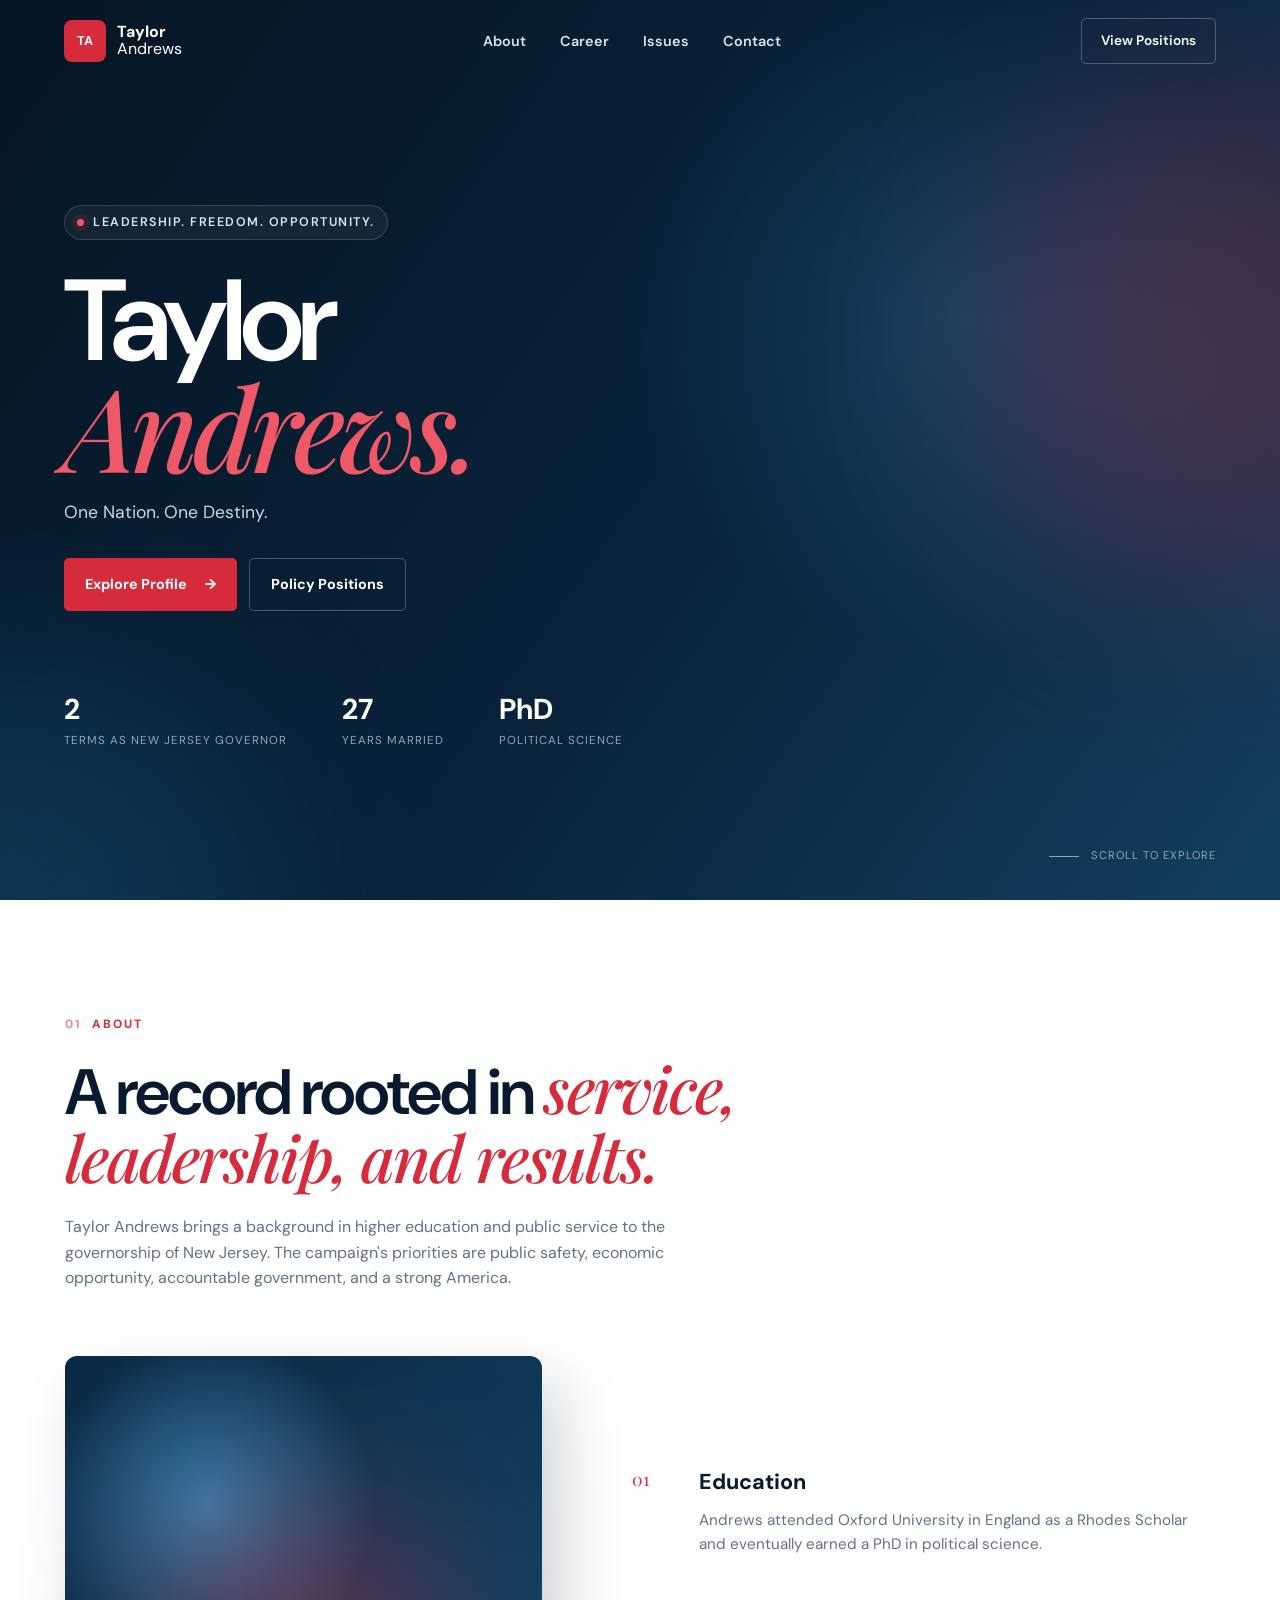
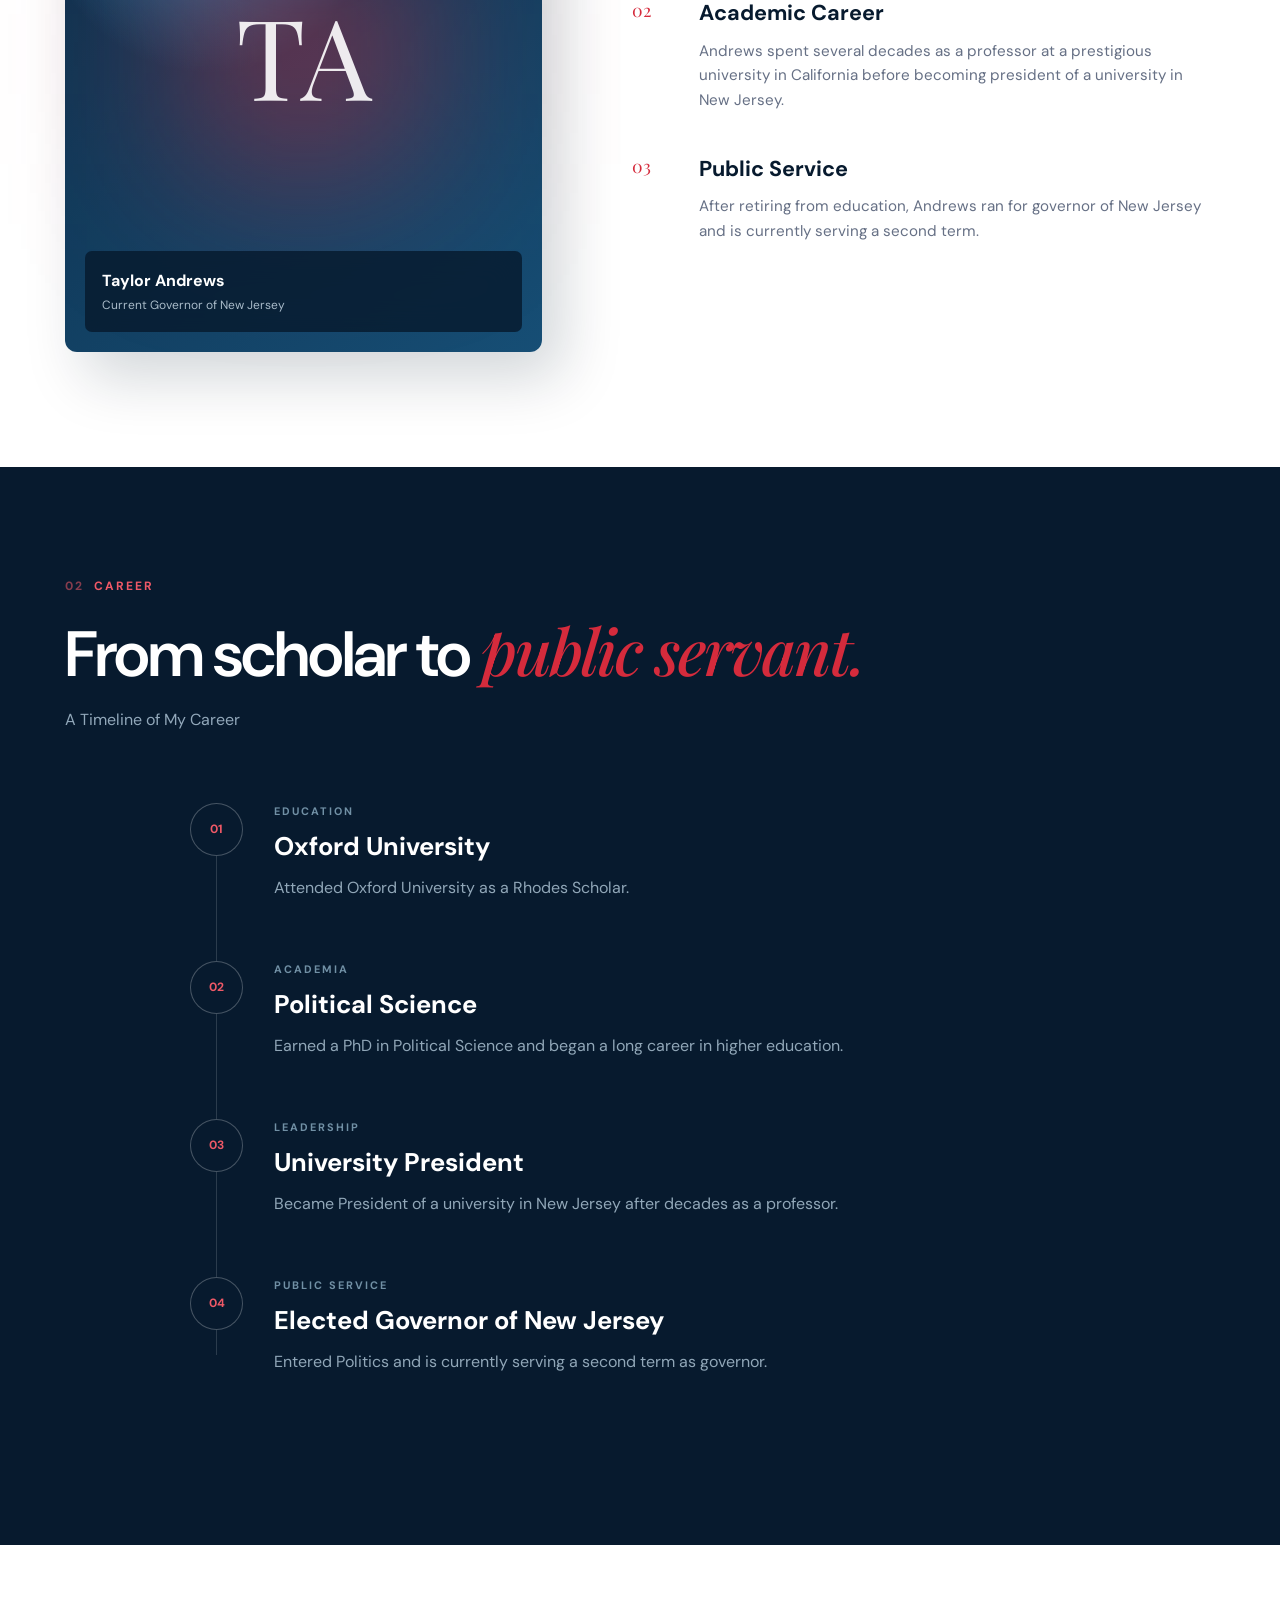
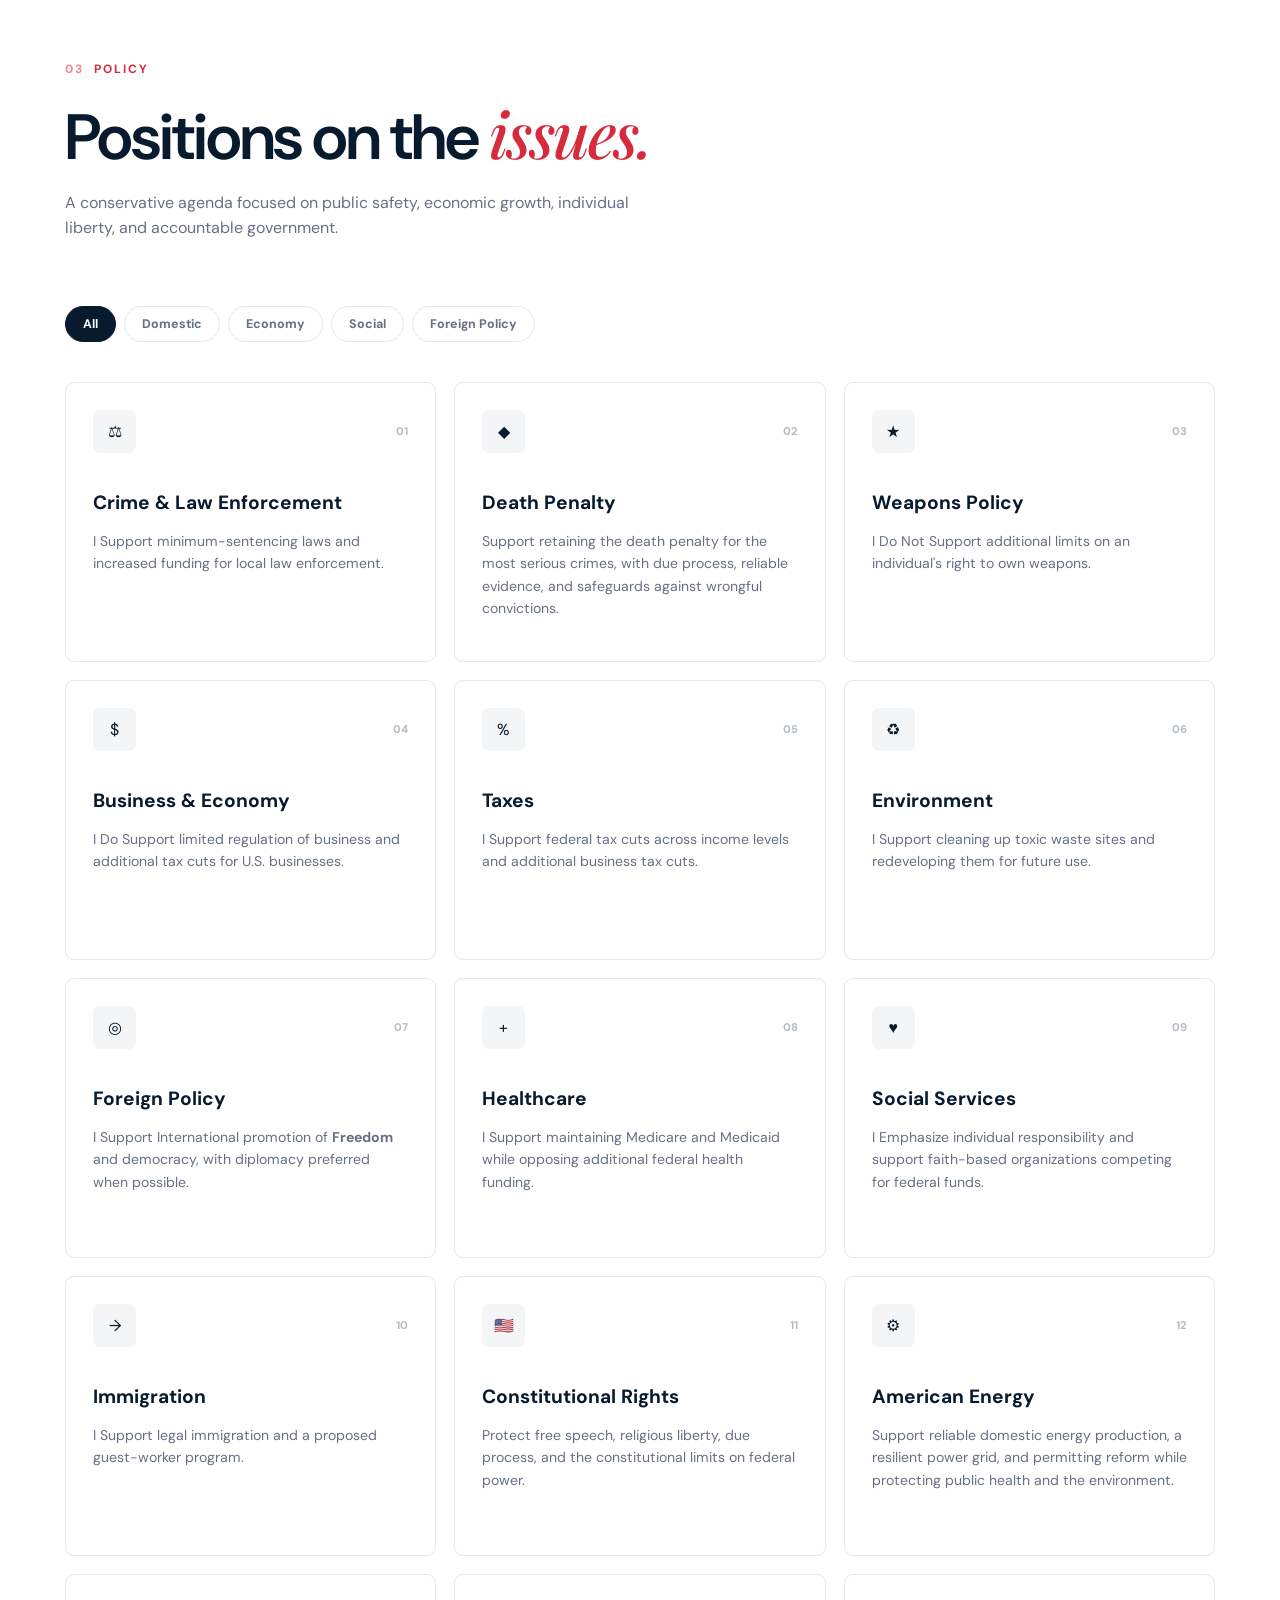
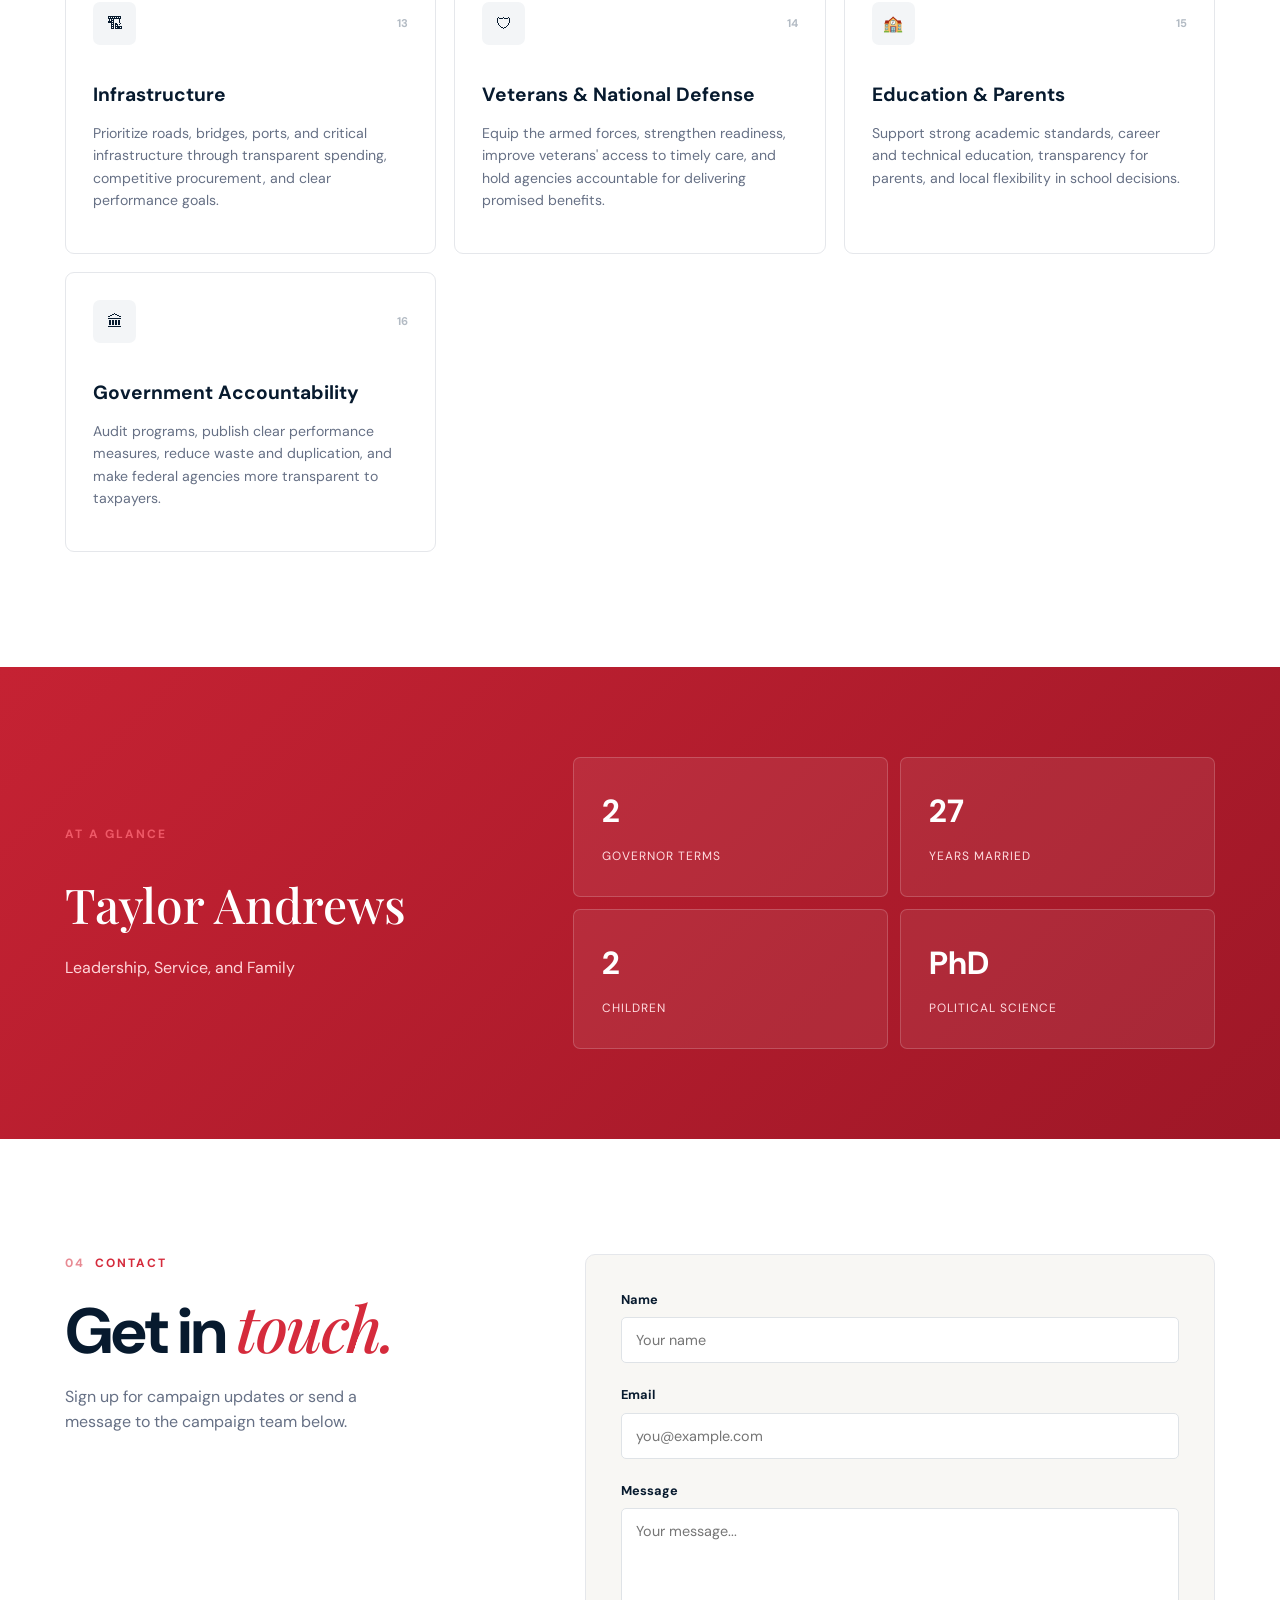
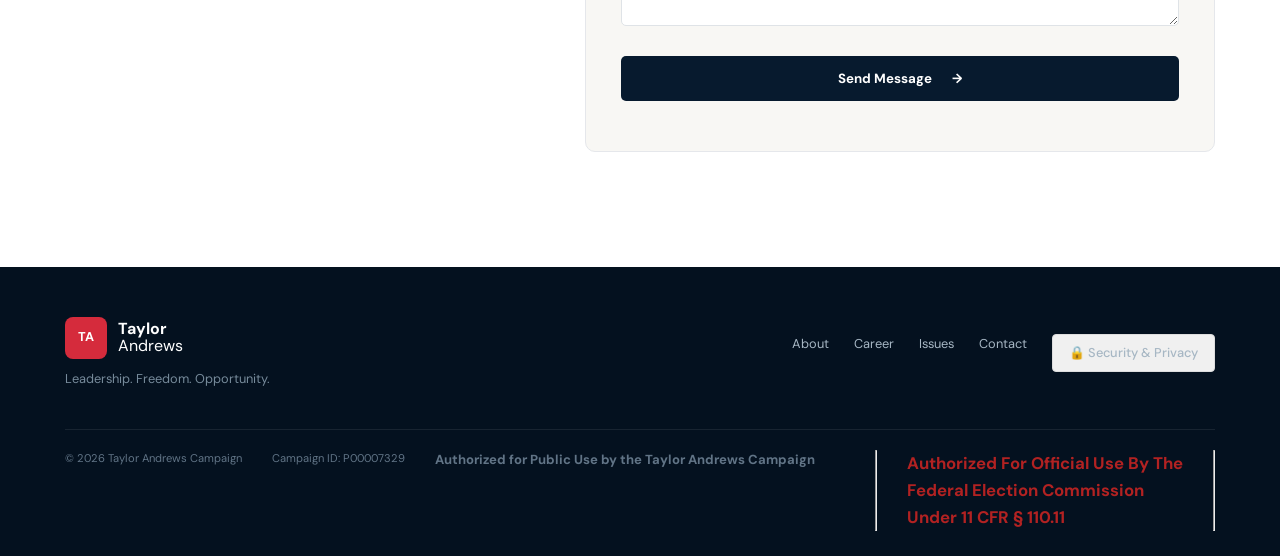
==== commit 96211df8: "Update hero text in taylorAndrews.html Signed-off-by: teem7538 <Teem7538@gmail.com>" ====
--- a/taylorAndrews.html
+++ b/taylorAndrews.html
@@ -73,7 +73,7 @@
                 </h1>
 
                 <p class="hero-text">
-                  Freedom. Opportunity. America First.
+                 One Nation. One Destiny.
                 </p>
 
                 <div class="hero-actions">
